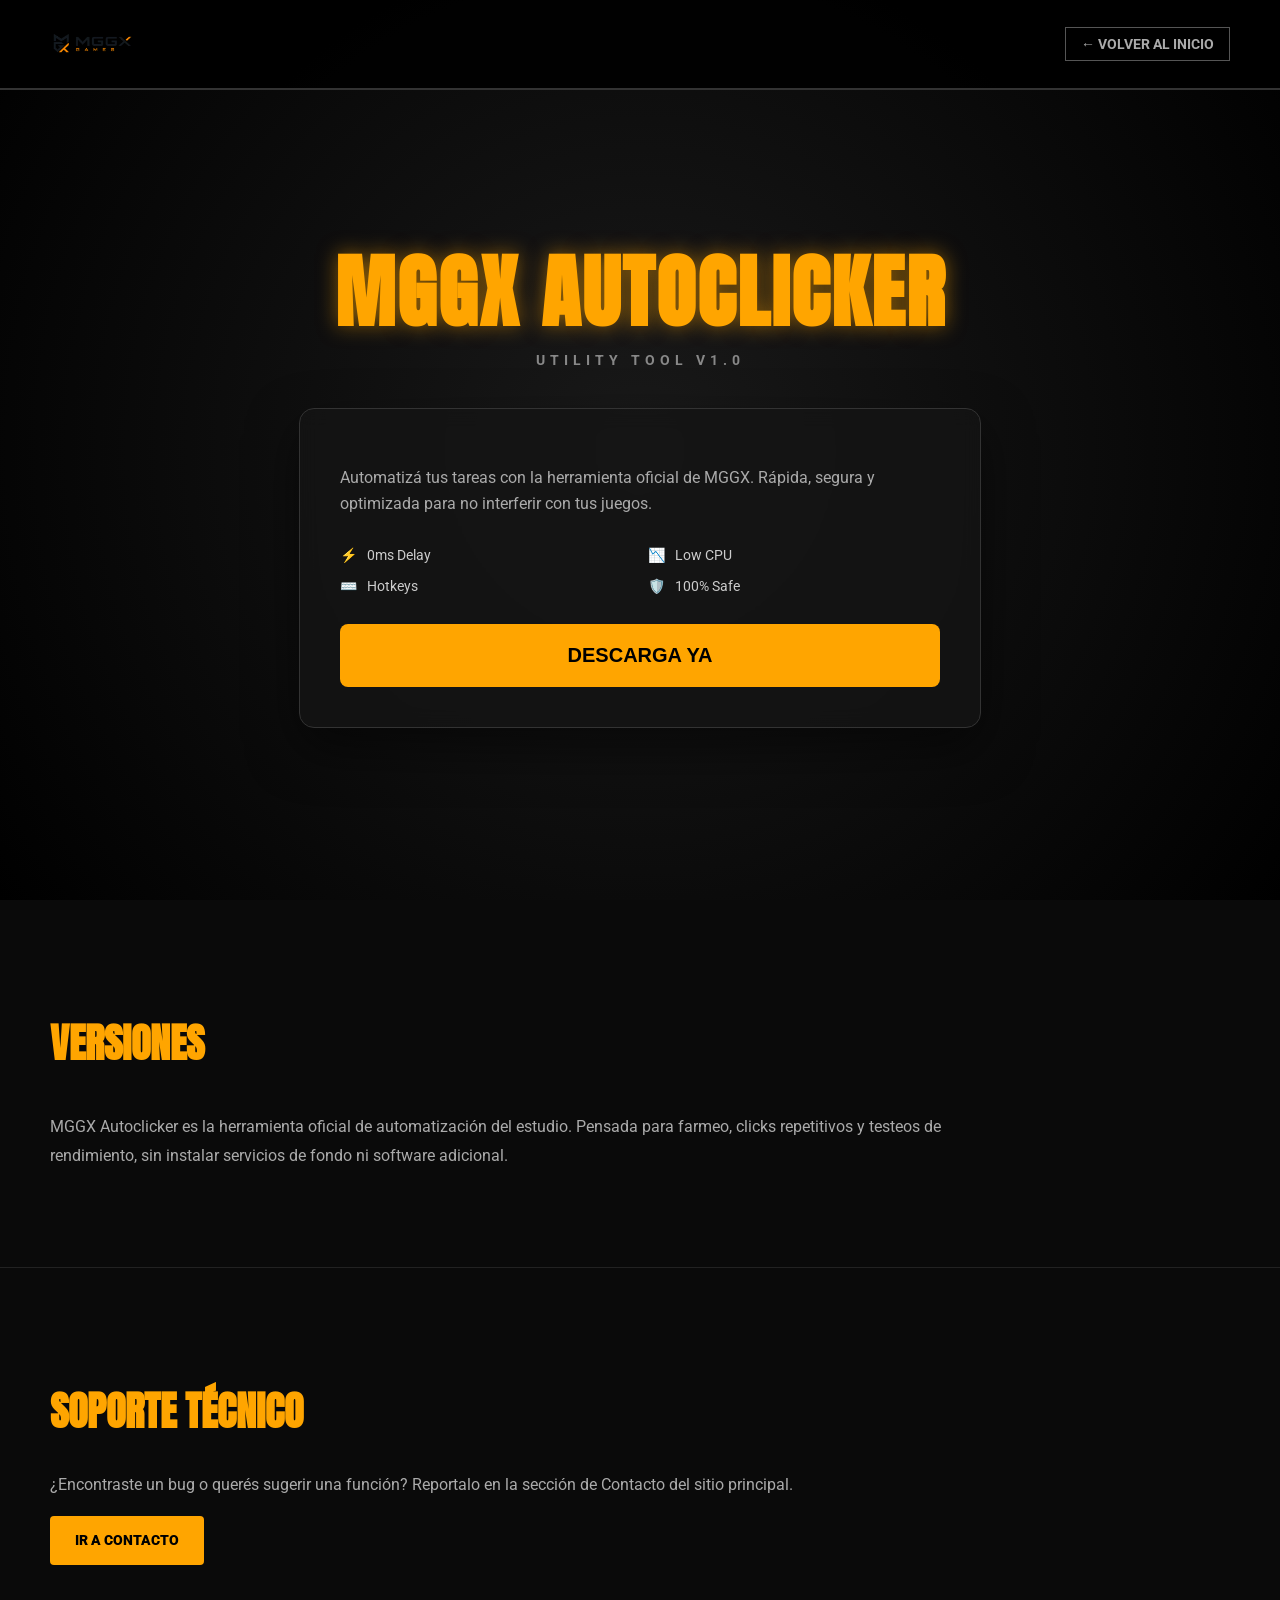
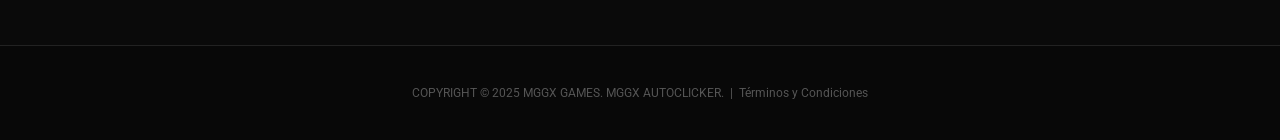
==== autoclicker/index.html @ a3caad34 "Fix version sort with "v" prefix, shrink navbar logo, adapt particles to mobile Reported directly: a" ====
<!DOCTYPE html>
<html lang="es">
<head>
    <meta charset="UTF-8">
    <meta name="viewport" content="width=device-width, initial-scale=1.0">
    <title>MGGX Autoclicker - Herramienta Oficial</title>
    <meta name="description" content="MGGX Autoclicker: herramienta de automatización ultra rápida para PC. 0ms delay, bajo consumo de CPU y hotkeys configurables. 100% gratis.">
    <link rel="canonical" href="https://mggx-games.xyz/autoclicker/">
    <meta property="og:type" content="website">
    <meta property="og:title" content="MGGX Autoclicker - Herramienta Oficial">
    <meta property="og:description" content="MGGX Autoclicker: herramienta de automatización ultra rápida para PC. 0ms delay, bajo consumo de CPU y hotkeys configurables. 100% gratis.">
    <meta property="og:url" content="https://mggx-games.xyz/autoclicker/">
    <meta property="og:image" content="https://mggx-games.xyz/autoclicker.jpg">
    <meta name="twitter:card" content="summary_large_image">
    <meta name="twitter:title" content="MGGX Autoclicker - Herramienta Oficial">
    <meta name="twitter:description" content="MGGX Autoclicker: herramienta de automatización ultra rápida para PC. 0ms delay, bajo consumo de CPU y hotkeys configurables. 100% gratis.">
    <meta name="twitter:image" content="https://mggx-games.xyz/autoclicker.jpg">
    <link rel="icon" type="image/png" href="../favicon.png">
    <link rel="preconnect" href="https://fonts.googleapis.com">
    <link rel="preconnect" href="https://fonts.gstatic.com" crossorigin>
    <link rel="stylesheet" href="https://fonts.googleapis.com/css2?family=Anton&family=Roboto:wght@300;400;700&display=swap">
    <script async src="https://pagead2.googlesyndication.com/pagead/js/adsbygoogle.js?client=ca-pub-1616443796697385" crossorigin="anonymous"></script>
    <style>
        body, html {
            margin: 0; padding: 0;
            font-family: 'Roboto', sans-serif;
            background-color: #050505;
            color: white;
            overflow-x: hidden;
            scroll-behavior: smooth;
        }

        /* NAVBAR */
        .navbar { display: flex; justify-content: space-between; align-items: center; padding: 20px 50px; background: rgba(0, 0, 0, 0.9); position: fixed; width: 100%; top: 0; z-index: 1000; border-bottom: 2px solid #333; box-sizing: border-box; }
        .logo { font-family: 'Anton', sans-serif; font-size: 28px; letter-spacing: 2px; text-transform: uppercase; cursor: pointer; text-decoration: none; color: white; }
        .logo span { color: #FFA500; }
        .back-btn { color: #aaa; text-decoration: none; font-weight: bold; text-transform: uppercase; font-size: 14px; border: 1px solid #555; padding: 8px 15px; transition: 0.3s; }
        .back-btn:hover { border-color: #FFA500; color: #FFA500; background: rgba(255, 165, 0, 0.1); }

        /* HERO */
        .hero {
            min-height: 100vh;
            display: flex;
            flex-direction: column;
            align-items: center;
            justify-content: center;
            background: radial-gradient(circle at center, #1a1a1a 0%, #000000 100%);
            padding: 120px 20px 60px;
            position: relative;
            box-sizing: border-box;
        }

        h1 {
            font-family: 'Anton', sans-serif;
            font-size: clamp(40px, 8vw, 80px);
            color: #FFA500;
            margin: 0;
            text-shadow: 0 0 20px rgba(255, 165, 0, 0.5);
            letter-spacing: 2px;
            position: relative;
            z-index: 1;
        }

        .tagline {
            color: #888;
            text-transform: uppercase;
            letter-spacing: 5px;
            font-weight: bold;
            margin-bottom: 40px;
            font-size: 14px;
            position: relative;
            z-index: 1;
        }

        .app-card {
            background: rgba(20, 20, 20, 0.8);
            border: 1px solid #333;
            padding: 40px;
            border-radius: 15px;
            max-width: 600px;
            width: 100%;
            box-shadow: 0 20px 50px rgba(0,0,0,0.5);
            backdrop-filter: blur(10px);
            position: relative;
            z-index: 1;
        }

        .features {
            text-align: left;
            margin: 30px 0;
            display: grid;
            grid-template-columns: 1fr 1fr;
            gap: 15px;
        }

        .features .feature-item {
            display: flex;
            align-items: center;
            font-size: 14px;
            color: #ccc;
            width: auto;
            background: none;
            padding: 0;
            border-left: none;
        }

        .features .feature-item span {
            color: #FFA500;
            margin-right: 10px;
        }

        .btn-download {
            display: block;
            padding: 20px;
            background: #FFA500;
            color: black;
            font-weight: 900;
            text-decoration: none;
            text-transform: uppercase;
            transition: 0.4s;
            border-radius: 8px;
            font-size: 20px;
            cursor: pointer;
            border: none;
            width: 100%;
        }

        .btn-download:hover {
            background: white;
            transform: translateY(-5px);
        }

        /* SECCIONES */
        section { padding: 80px 50px; border-bottom: 1px solid #222; background-color: #0a0a0a; }
        .sec-title { font-family: 'Anton'; font-size: 40px; color: #FFA500; margin-bottom: 30px; }
        .text-block { color: #aaa; line-height: 1.8; max-width: 900px; font-size: 16px; }

        /* VERSIONES / PATCH NOTES */
        .patch-box { background: #151515; border: 1px solid #333; border-left: 5px solid #FFA500; padding: 25px; margin-bottom: 25px; max-width: 850px; transition: box-shadow 0.3s; }
        .patch-box:hover { box-shadow: 0 0 15px rgba(255, 165, 0, 0.3); }
        .patch-header { display: flex; justify-content: space-between; align-items: center; margin-bottom: 15px; flex-wrap: wrap; gap: 10px; }
        .patch-title { color: white; font-weight: bold; font-size: 18px; text-transform: uppercase; }
        .patch-date { color: #666; font-size: 12px; }
        .patch-tag { font-size: 10px; padding: 3px 8px; border-radius: 3px; font-weight: bold; text-transform: uppercase; margin-left: 8px; }
        .patch-list { list-style: none; padding: 0; margin: 0; color: #ccc; font-size: 15px; }
        .patch-list li { margin-bottom: 8px; display: flex; align-items: flex-start; }
        .patch-list li::before { content: "➤"; color: #FFA500; margin-right: 10px; font-size: 12px; margin-top: 4px; flex-shrink: 0; }
        .patch-list li strong { margin-right: 4px; }

        /* MODALES */
        .modal { display: none; position: fixed; z-index: 2000; left: 0; top: 0; width: 100%; height: 100%; background-color: rgba(0,0,0,0.9); backdrop-filter: blur(8px); align-items: center; justify-content: center; }
        .modal-content { background-color: #111; border: 1px solid #333; padding: 40px; width: 450px; max-width: 90vw; text-align: center; box-shadow: 0 0 20px rgba(0,0,0,0.5); position: relative; }
        .close { position: absolute; top: 10px; right: 20px; color: #aaa; font-size: 28px; font-weight: bold; cursor: pointer; }
        .close:hover { color: white; }

        .warning-box { border: 3px solid #FFD700; box-shadow: 0 0 30px rgba(255, 215, 0, 0.3); }
        .warning-title { color: #FFD700; font-family: 'Anton'; font-size: 32px; margin-bottom: 10px; letter-spacing: 1px; }
        .warning-text { color: #ddd; font-size: 15px; line-height: 1.6; margin-bottom: 25px; text-align: left; background: #222; padding: 20px; border-radius: 5px; }
        .btn-warning { background-color: #FFD700; color: black; border: none; padding: 15px 30px; font-weight: bold; font-size: 16px; cursor: pointer; text-transform: uppercase; width: 100%; transition: 0.3s; }
        .btn-warning:hover { background-color: white; transform: scale(1.02); }

        .version-btn { display: block; width: 100%; padding: 15px; margin: 10px 0; background: #222; color: white; border: 1px solid #444; text-decoration: none; font-weight: bold; transition: 0.3s; box-sizing: border-box; text-align: left; }
        .version-btn:hover { background: #FFA500; color: black; border-color: #FFA500; }
        .version-tag { font-size: 10px; background: #444; padding: 2px 5px; border-radius: 3px; margin-left: 10px; text-transform: uppercase; }
        .version-note { font-size: 11px; color: #888; display: block; margin-top: 4px; font-weight: normal; }
        .version-history { margin-top: 12px; border-top: 1px solid #333; padding-top: 12px; }
        .version-history summary { color: #aaa; cursor: pointer; font-size: 12px; font-weight: bold; letter-spacing: 1px; list-style: none; padding: 12px; text-align: center; text-transform: uppercase; transition: 0.3s; }
        .version-history summary::-webkit-details-marker { display: none; }
        .version-history summary:hover { color: #FFA500; }
        .version-history summary::after { content: " +"; color: #FFA500; }
        .version-history[open] summary::after { content: " -"; }
        .version-history-list { max-height: 320px; overflow-y: auto; padding-right: 6px; }

        /* DONATION MODAL */
        .btn-donate { display: block; width: 100%; padding: 14px; background: #FFA500; color: black; border: none; font-weight: 900; font-size: 15px; cursor: pointer; text-transform: uppercase; border-radius: 6px; margin-bottom: 10px; transition: 0.3s; box-sizing: border-box; }
        .btn-donate:hover { background: white; transform: scale(1.02); }
        .btn-skip { display: block; width: 100%; padding: 12px; background: transparent; color: #888; border: 1px solid #444; font-weight: bold; font-size: 13px; cursor: pointer; text-transform: uppercase; border-radius: 6px; transition: 0.3s; box-sizing: border-box; }
        .btn-skip:hover { border-color: #888; color: #ccc; }

        footer { padding: 40px; text-align: center; color: #555; font-size: 12px; background: #080808; }
        footer a { color: #555; text-decoration: none; }
        footer a:hover { color: #FFA500; }

        @media (max-width: 768px) {
            .navbar { padding: 20px; }
            section { padding: 60px 20px; }
        }

        #hero-canvas { position: absolute; top: 0; left: 0; width: 100%; height: 100%; z-index: 0; pointer-events: none; }
    </style>
    <link rel="stylesheet" href="../css/site.css">
</head>
<body>

    <nav class="navbar">
        <a href="../" class="logo" style="display: flex; align-items: center;"><img src="../logo.webp" alt="MGGX Games" style="height: 48px; width: auto;"></a>
        <a href="../" class="back-btn">← VOLVER AL INICIO</a>
    </nav>

    <div class="hero">
        <canvas id="hero-canvas"></canvas>
        <h1>MGGX AUTOCLICKER</h1>
        <div class="tagline" id="hero-tagline">Utility Tool v1.0</div>

        <div class="app-card">
            <p style="color: #aaa; line-height: 1.6;">
                Automatizá tus tareas con la herramienta oficial de MGGX. Rápida, segura y optimizada para no interferir con tus juegos.
            </p>

            <div class="features">
                <div class="feature-item"><span>⚡</span> 0ms Delay</div>
                <div class="feature-item"><span>📉</span> Low CPU</div>
                <div class="feature-item"><span>⌨️</span> Hotkeys</div>
                <div class="feature-item"><span>🛡️</span> 100% Safe</div>
            </div>

            <button class="btn-download" data-page-act="abrirAdvertencia">DESCARGA YA</button>
        </div>
    </div>

    <!-- MODAL: ADVERTENCIA -->
    <div id="warningModal" class="modal" role="dialog" aria-modal="true" aria-label="Advertencia de instalación">
        <div class="modal-content warning-box">
            <span class="close" data-page-act="cerrarTodo" aria-label="Cerrar">&times;</span>
            <div class="warning-title">⚠️ ATENCIÓN ⚠️</div>
            <div class="warning-text">
                <p><strong>La aplicación es 100% SEGURA.</strong></p>
                <p>Al ser un ejecutable nuevo de un desarrollador Indie, Windows SmartScreen podría lanzar una alerta.</p>
                <p style="color: #FFD700;"><strong>Pasos para instalar:</strong><br>
                1. Click en <u>"Más información"</u>.<br>
                2. Click en <strong>"Ejecutar de todas formas"</strong>.</p>
            </div>
            <button class="btn-warning" data-page-act="pasarAVersiones">¡ENTENDIDO!</button>
        </div>
    </div>

    <!-- MODAL: ELEGIR VERSIÓN -->
    <div id="downloadModal" class="modal" role="dialog" aria-modal="true" aria-label="Elegir versión">
        <div class="modal-content">
            <span class="close" data-page-act="cerrarTodo" aria-label="Cerrar">&times;</span>
            <h2 style="margin-top:0; font-family:'Anton'; color: white; letter-spacing: 1px;">ELEGÍ TU VERSIÓN</h2>
            <p style="color:#777; font-size:13px; margin-bottom:20px; text-transform:uppercase; letter-spacing:1px;">DESDE GITHUB</p>

            <div id="download-list"></div>
        </div>
    </div>

    <!-- MODAL: DONACIÓN -->
    <div id="donationModal" class="modal" role="dialog" aria-modal="true" aria-label="Apoyar el proyecto">
        <div class="modal-content" style="border: 2px solid #FFA500; max-width: 420px;">
            <span class="close" data-page-act="cerrarTodo" aria-label="Cerrar">&times;</span>
            <div style="font-size: 44px; margin-bottom: 12px;">☕</div>
            <div style="font-family: 'Anton', sans-serif; font-size: 24px; color: #FFA500; margin-bottom: 10px; letter-spacing: 1px; line-height: 1.2;">¿QUERÉS APOYAR<br>EL PROYECTO?</div>
            <p style="color: #aaa; font-size: 14px; line-height: 1.6; margin-bottom: 22px;">
                Todo es 100% gratis y siempre lo será.<br>
                Si te gusta el proyecto y querés que sigamos creciendo, podés invitarnos un café. ¡Cada uno ayuda!
            </p>
            <button data-page-act="donarYDescargar" class="btn-donate">☕ INVITAR UN CAFÉ</button>
            <button data-page-act="descargarSinDonar" class="btn-skip">NO, GRACIAS — DESCARGAR IGUAL</button>
            <p style="color: #444; font-size: 11px; margin-top: 14px;">Tu descarga no depende de una donación.</p>
        </div>
    </div>

    <!-- SECCIÓN: VERSIONES / NOVEDADES -->
    <section id="info">
        <h2 class="sec-title">VERSIONES</h2>

        <div id="patch-history"></div>

        <div class="text-block" style="margin-top: 40px;">
            <p>MGGX Autoclicker es la herramienta oficial de automatización del estudio. Pensada para farmeo, clicks repetitivos y testeos de rendimiento, sin instalar servicios de fondo ni software adicional.</p>
        </div>
    </section>

    <section id="soporte">
        <h2 class="sec-title">SOPORTE TÉCNICO</h2>
        <div class="text-block">
            <p>¿Encontraste un bug o querés sugerir una función? Reportalo en la sección de Contacto del sitio principal.</p>
            <a href="../#contacto" class="btn-download" style="font-size:14px; padding:12px 25px; border-radius:4px; display:inline-block; width:auto;">IR A CONTACTO</a>
        </div>
    </section>

    <footer>
        COPYRIGHT © 2025 MGGX GAMES. MGGX AUTOCLICKER.
        &nbsp;|&nbsp; <a href="../terminos/" class="terms-link">Términos y Condiciones</a>
    </footer>

    <!-- Lógica de página en archivo externo: la CSP de producción
         (script-src 'self', sin 'unsafe-inline') bloquea los <script>
         inline — era la razón por la que ni las partículas 3D ni los
         botones de descarga funcionaban en el sitio publicado. -->
    <script src="js/page.js"></script>

    <script type="module" src="js/hero-init.js"></script>
    <script type="module" src="../js/motion.js"></script>
    <script type="module" src="js/versions-init.js"></script>

</body>
</html>
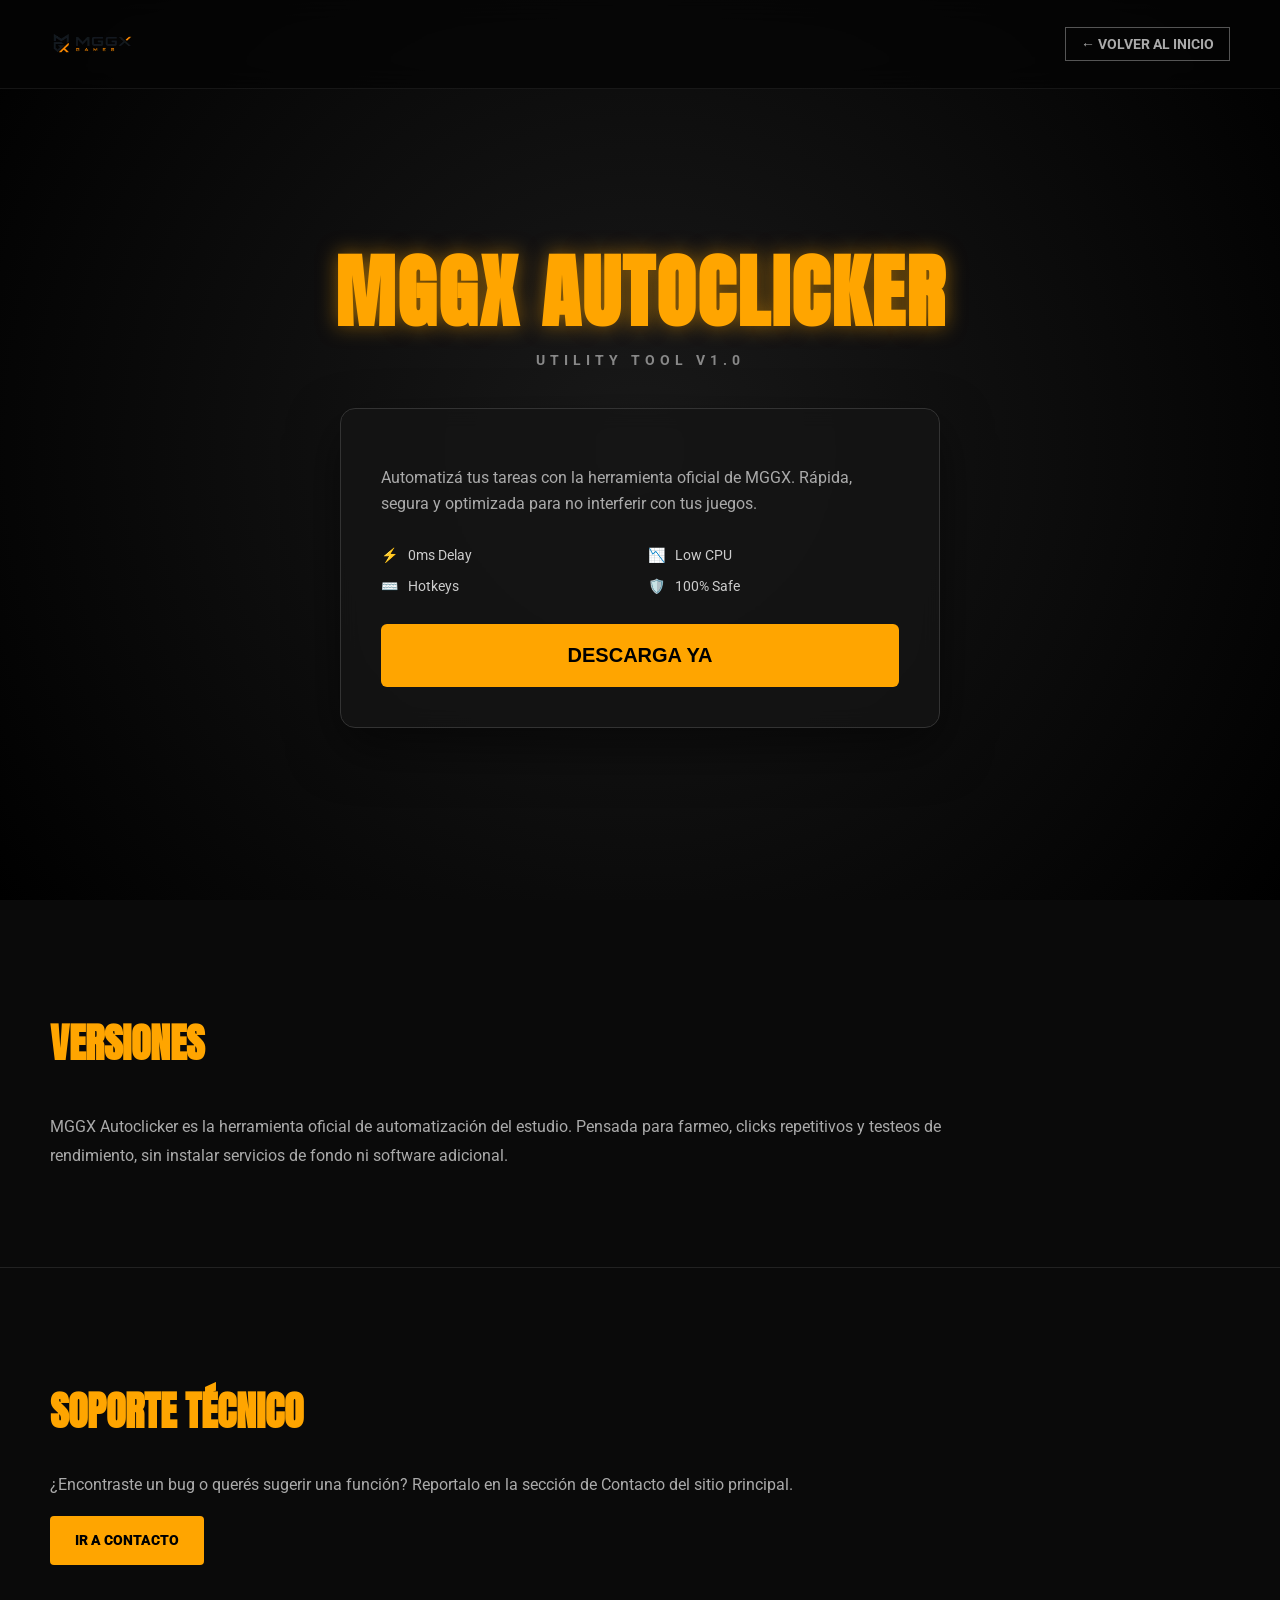
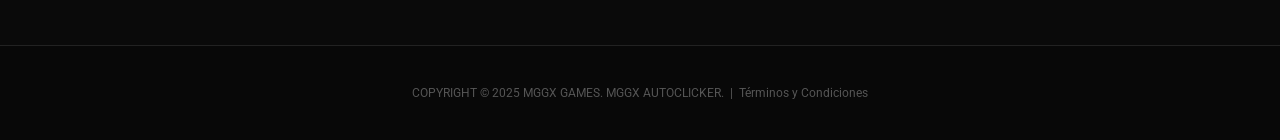
==== commit 4aad20bf: "Separa las descargas gratuitas del apoyo en Ko-fi" ====
--- a/autoclicker/index.html
+++ b/autoclicker/index.html
@@ -172,10 +172,10 @@
         .version-history-list { max-height: 320px; overflow-y: auto; padding-right: 6px; }
 
         /* DONATION MODAL */
-        .btn-donate { display: block; width: 100%; padding: 14px; background: #FFA500; color: black; border: none; font-weight: 900; font-size: 15px; cursor: pointer; text-transform: uppercase; border-radius: 6px; margin-bottom: 10px; transition: 0.3s; box-sizing: border-box; }
-        .btn-donate:hover { background: white; transform: scale(1.02); }
-        .btn-skip { display: block; width: 100%; padding: 12px; background: transparent; color: #888; border: 1px solid #444; font-weight: bold; font-size: 13px; cursor: pointer; text-transform: uppercase; border-radius: 6px; transition: 0.3s; box-sizing: border-box; }
-        .btn-skip:hover { border-color: #888; color: #ccc; }
+        .btn-free-download { display: block; width: 100%; padding: 14px; background: #FFA500; color: black; border: none; font-weight: 900; font-size: 15px; cursor: pointer; text-transform: uppercase; border-radius: 6px; margin-bottom: 10px; transition: 0.3s; box-sizing: border-box; }
+        .btn-free-download:hover { background: white; transform: scale(1.02); }
+        .btn-support { display: block; width: 100%; padding: 12px; background: transparent; color: #b5b5b5; border: 1px solid #444; font-weight: bold; font-size: 13px; cursor: pointer; text-transform: uppercase; border-radius: 6px; transition: 0.3s; box-sizing: border-box; }
+        .btn-support:hover { border-color: #888; color: #ccc; }
 
         footer { padding: 40px; text-align: center; color: #555; font-size: 12px; background: #080808; }
         footer a { color: #555; text-decoration: none; }
@@ -255,9 +255,9 @@
                 Todo es 100% gratis y siempre lo será.<br>
                 Si te gusta el proyecto y querés que sigamos creciendo, podés invitarnos un café. ¡Cada uno ayuda!
             </p>
-            <button data-page-act="donarYDescargar" class="btn-donate">☕ INVITAR UN CAFÉ</button>
-            <button data-page-act="descargarSinDonar" class="btn-skip">NO, GRACIAS — DESCARGAR IGUAL</button>
-            <p style="color: #444; font-size: 11px; margin-top: 14px;">Tu descarga no depende de una donación.</p>
+            <button type="button" data-page-act="descargarSinDonar" class="btn-free-download">DESCARGAR GRATIS</button>
+            <a href="https://ko-fi.com/mggxgames" target="_blank" rel="noopener noreferrer" class="btn-support">APOYAR EN KO-FI <span aria-hidden="true">↗</span></a>
+            <p style="color: #aaa; font-size: 12px; margin-top: 14px;">El apoyo en Ko-fi es opcional.</p>
         </div>
     </div>
 
@@ -289,7 +289,7 @@
          (script-src 'self', sin 'unsafe-inline') bloquea los <script>
          inline — era la razón por la que ni las partículas 3D ni los
          botones de descarga funcionaban en el sitio publicado. -->
-    <script src="js/page.js"></script>
+    <script src="../js/page-common.js"></script>
 
     <script type="module" src="js/hero-init.js"></script>
     <script type="module" src="../js/motion.js"></script>
--- a/css/site.css
+++ b/css/site.css
@@ -0,0 +1,532 @@
+/* ============================================================
+   MGGX GAMES — Capa visual premium compartida
+   Se carga después de los estilos de cada página y eleva la
+   calidad visual: tokens, motion, microinteracciones, admin.
+   Todas las animaciones usan transform/opacity (GPU) y
+   respetan prefers-reduced-motion.
+   ============================================================ */
+
+/* Reset universal de box-sizing: sin esto, cualquier elemento con
+   width:100% + padding (ej. .app-card en autoclicker) suma el
+   padding POR FUERA del 100%, desborda el viewport horizontalmente
+   y genera scroll lateral en mobile. Especificidad (0,0,0): no
+   pisa nada, solo establece un default sano donde falte uno
+   explícito. */
+*, *::before, *::after { box-sizing: border-box; }
+
+html, body { max-width: 100%; overflow-x: hidden; }
+
+:root {
+    --accent: #FFA500;
+    --accent-rgb: 255, 165, 0;
+    --android: #3ddc84;
+    --android-rgb: 61, 220, 132;
+    --danger: #e74c3c;
+    --bg-0: #050505;
+    --bg-1: #0a0a0a;
+    --bg-2: #111111;
+    --bg-3: #151515;
+    --line: #2a2a2a;
+    --text-1: #ffffff;
+    --text-2: #aaaaaa;
+    --text-3: #666666;
+    --radius-s: 6px;
+    --radius-m: 12px;
+    --radius-l: 20px;
+    --ease-out: cubic-bezier(0.22, 1, 0.36, 1);
+    --ease-spring: cubic-bezier(0.34, 1.56, 0.64, 1);
+    --dur-1: 180ms;
+    --dur-2: 320ms;
+    --dur-3: 550ms;
+    --shadow-1: 0 4px 16px rgba(0, 0, 0, 0.45);
+    --shadow-2: 0 16px 48px rgba(0, 0, 0, 0.6);
+    --glow-accent: 0 0 32px rgba(var(--accent-rgb), 0.25);
+}
+
+::selection { background: rgba(var(--accent-rgb), 0.85); color: #000; }
+
+/* Scrollbar sobria */
+* { scrollbar-width: thin; scrollbar-color: #333 transparent; }
+*::-webkit-scrollbar { width: 10px; height: 10px; }
+*::-webkit-scrollbar-thumb { background: #2c2c2c; border-radius: 8px; border: 2px solid #0a0a0a; }
+*::-webkit-scrollbar-thumb:hover { background: #444; }
+
+/* Accesibilidad: focus visible consistente */
+:focus-visible {
+    outline: 2px solid var(--accent);
+    outline-offset: 3px;
+    border-radius: 4px;
+}
+
+html { scroll-padding-top: 100px; }
+
+/* ------------------------------------------------------------
+   NAVBAR — glass sutil
+   ------------------------------------------------------------ */
+.navbar {
+    background: rgba(5, 5, 5, 0.72) !important;
+    backdrop-filter: blur(14px) saturate(1.3);
+    -webkit-backdrop-filter: blur(14px) saturate(1.3);
+    border-bottom: 1px solid rgba(255, 255, 255, 0.07) !important;
+    transition: background var(--dur-2) var(--ease-out);
+}
+.menu a, .back-btn, .logo { transition: color var(--dur-1) var(--ease-out), border-color var(--dur-1) var(--ease-out), background var(--dur-1) var(--ease-out), transform var(--dur-1) var(--ease-out); }
+.menu a:hover, .back-btn:hover { transform: translateY(-1px); }
+.menu a { position: relative; }
+.menu a::after {
+    content: ""; position: absolute; left: 0; right: 100%; bottom: -6px; height: 2px;
+    background: var(--accent); transition: right var(--dur-2) var(--ease-out);
+}
+.menu a:hover::after { right: 0; }
+
+/* ------------------------------------------------------------
+   REVEAL ON SCROLL — controlado por js/motion.js
+   ------------------------------------------------------------ */
+[data-reveal] {
+    opacity: 0;
+    transform: translateY(26px);
+    transition:
+        opacity var(--dur-3) var(--ease-out),
+        transform var(--dur-3) var(--ease-out);
+    transition-delay: var(--reveal-delay, 0ms);
+    will-change: opacity, transform;
+}
+[data-reveal].is-visible {
+    opacity: 1;
+    transform: none;
+    will-change: auto;
+}
+
+/* ------------------------------------------------------------
+   CARDS / BOTONES / MICROINTERACCIONES
+   ------------------------------------------------------------ */
+.game-card {
+    border-radius: var(--radius-m);
+    overflow: hidden;
+    transition: transform var(--dur-2) var(--ease-spring), border-color var(--dur-2) var(--ease-out), box-shadow var(--dur-2) var(--ease-out) !important;
+}
+/* :not(.tilt-active) — js/motion.js engancha el tilt 3D con Pointer
+   Events (mouse, touch y stylus por igual) salvo con
+   prefers-reduced-motion, y en ese caso agrega esta clase y toma
+   control total del transform vía JS; esta regla queda como
+   fallback CSS puro solo para reduced-motion, donde initTilt()
+   nunca se activa. Sin !important a propósito: si llevara
+   !important, ganaría siempre y el tilt por JS (transform inline
+   sin !important) jamás se vería. */
+.game-card:hover:not(.tilt-active) {
+    transform: translateY(-10px) scale(1.015);
+    box-shadow: var(--shadow-2), var(--glow-accent);
+}
+.game-card.tilt-active:hover {
+    box-shadow: var(--shadow-2), var(--glow-accent);
+}
+.card-img { transition: filter var(--dur-2) var(--ease-out), transform var(--dur-3) var(--ease-out) !important; }
+.game-card:hover .card-img { transform: scale(1.05); }
+
+.btn, .btn-card, .btn-download, .btn-android, .btn-warning, .btn-warning-android,
+.btn-free-download, .btn-support, .btn-confirm, .contact-btn, .version-btn {
+    border-radius: var(--radius-s);
+    transition:
+        transform var(--dur-1) var(--ease-out),
+        background var(--dur-1) var(--ease-out),
+        color var(--dur-1) var(--ease-out),
+        border-color var(--dur-1) var(--ease-out),
+        box-shadow var(--dur-2) var(--ease-out) !important;
+}
+.btn:active, .btn-card:active, .btn-download:active, .btn-android:active,
+.btn-warning:active, .btn-free-download:active, .btn-confirm:active, .contact-btn:active,
+.version-btn:active {
+    transform: scale(0.97);
+    transition-duration: 80ms;
+}
+.version-btn { border-radius: var(--radius-s); }
+.version-btn:hover { transform: translateX(4px); }
+
+.btn-support { text-decoration: none; }
+
+.feature-item {
+    border-radius: 0 var(--radius-s) var(--radius-s) 0;
+    transition: transform var(--dur-2) var(--ease-spring), box-shadow var(--dur-2) var(--ease-out), border-color var(--dur-2) var(--ease-out) !important;
+}
+.patch-box {
+    border-radius: 0 var(--radius-m) var(--radius-m) 0;
+    transition: transform var(--dur-2) var(--ease-out), box-shadow var(--dur-2) var(--ease-out) !important;
+}
+.patch-box:hover { transform: translateX(4px); }
+
+.gallery-img { border-radius: var(--radius-s); }
+
+img { content-visibility: auto; }
+
+/* ------------------------------------------------------------
+   MODALES — entrada/salida suave con @starting-style.
+   Las páginas alternan display:none/flex; esto lo anima.
+   ------------------------------------------------------------ */
+.modal, .modal-donation {
+    transition:
+        opacity var(--dur-2) var(--ease-out),
+        display var(--dur-2) allow-discrete,
+        overlay var(--dur-2) allow-discrete;
+    opacity: 1;
+}
+.modal .modal-content, .modal-donation .modal-content {
+    border-radius: var(--radius-l);
+    transition: transform var(--dur-2) var(--ease-spring);
+    transform: translateY(0) scale(1);
+}
+@starting-style {
+    .modal[style*="flex"], .modal-donation[style*="flex"] { opacity: 0; }
+    .modal[style*="flex"] .modal-content,
+    .modal-donation[style*="flex"] .modal-content { transform: translateY(24px) scale(0.96); }
+}
+
+.dl-platform-label { color: #777; font-size: 11px; text-transform: uppercase; letter-spacing: 2px; margin: 0 0 12px; }
+.empty-state { color: var(--text-3); font-size: 14px; padding: 20px; text-align: center; border: 1px dashed #333; border-radius: var(--radius-s); }
+
+/* ------------------------------------------------------------
+   ADMIN — burbuja flotante
+   ------------------------------------------------------------ */
+.admin-fab {
+    position: fixed;
+    left: 18px;
+    bottom: 18px;
+    z-index: 3000;
+    height: 40px;
+    min-width: 40px;
+    padding: 0;
+    display: flex;
+    align-items: center;
+    justify-content: center;
+    gap: 0;
+    background: rgba(17, 17, 17, 0.85);
+    color: #888;
+    border: 1px solid #2e2e2e;
+    border-radius: 999px;
+    font: 700 14px 'Roboto', sans-serif;
+    letter-spacing: 1px;
+    cursor: pointer;
+    backdrop-filter: blur(10px);
+    -webkit-backdrop-filter: blur(10px);
+    overflow: hidden;
+    transition:
+        min-width var(--dur-2) var(--ease-spring),
+        color var(--dur-1) var(--ease-out),
+        border-color var(--dur-1) var(--ease-out),
+        box-shadow var(--dur-2) var(--ease-out),
+        transform var(--dur-1) var(--ease-out);
+}
+.admin-fab .fab-a { font-family: 'Anton', sans-serif; font-size: 16px; }
+.admin-fab .fab-label {
+    max-width: 0;
+    opacity: 0;
+    white-space: nowrap;
+    text-transform: uppercase;
+    font-size: 11px;
+    transition: max-width var(--dur-2) var(--ease-out), opacity var(--dur-2) var(--ease-out), margin var(--dur-2) var(--ease-out);
+}
+.admin-fab:hover, .admin-fab:focus-visible {
+    min-width: 96px;
+    color: var(--accent);
+    border-color: rgba(var(--accent-rgb), 0.6);
+    box-shadow: var(--glow-accent);
+}
+.admin-fab:hover .fab-label, .admin-fab:focus-visible .fab-label {
+    max-width: 70px;
+    opacity: 1;
+    margin-left: 7px;
+}
+.admin-fab:active { transform: scale(0.92); }
+
+/* ------------------------------------------------------------
+   ADMIN — panel
+   ------------------------------------------------------------ */
+.admin-overlay {
+    position: fixed; inset: 0; z-index: 3100;
+    display: none;
+    /* align-items:flex-start (no "center") + overflow-y:auto aquí, con
+       margin:auto en .admin-panel, es el patrón de centrado "seguro":
+       si el contenido no entra, se puede scrollear hasta el principio.
+       align-items:center por sí solo recorta el sobrante de arriba y
+       lo vuelve inalcanzable (bug clásico de flexbox + overflow). */
+    align-items: flex-start; justify-content: center;
+    background: rgba(0, 0, 0, 0.82);
+    backdrop-filter: blur(10px);
+    -webkit-backdrop-filter: blur(10px);
+    padding: 20px;
+    overflow-y: auto;
+    -webkit-overflow-scrolling: touch;
+    transition: opacity var(--dur-2) var(--ease-out), display var(--dur-2) allow-discrete;
+    opacity: 1;
+}
+.admin-overlay.open { display: flex; }
+@starting-style { .admin-overlay.open { opacity: 0; } }
+
+.admin-panel {
+    width: 560px; max-width: 96vw;
+    /* Centrado vertical cuando entra; si no entra, se desborda de forma
+       scrolleable en vez de recortarse (ver comentario en .admin-overlay). */
+    margin: auto 0;
+    background: linear-gradient(180deg, #121212, #0b0b0b);
+    border: 1px solid #2a2a2a;
+    border-radius: var(--radius-l);
+    padding: 34px 34px 28px;
+    box-shadow: var(--shadow-2);
+    transition: transform var(--dur-2) var(--ease-spring);
+    transform: translateY(0) scale(1);
+}
+@starting-style { .admin-overlay.open .admin-panel { transform: translateY(26px) scale(0.97); } }
+
+.admin-title {
+    font-family: 'Anton', sans-serif;
+    font-size: 26px; color: white;
+    letter-spacing: 1.5px; margin: 0 0 4px;
+    text-transform: uppercase;
+}
+.admin-title span { color: var(--accent); }
+.admin-sub { color: var(--text-3); font-size: 12px; text-transform: uppercase; letter-spacing: 2px; margin: 0 0 24px; }
+
+/* Pasos: animación de entrada escalonada */
+.admin-step { animation: admin-step-in var(--dur-2) var(--ease-out) both; }
+@keyframes admin-step-in {
+    from { opacity: 0; transform: translateX(14px); }
+    to { opacity: 1; transform: none; }
+}
+.admin-step > * { animation: admin-item-in var(--dur-3) var(--ease-out) backwards; }
+.admin-step > *:nth-child(2) { animation-delay: 40ms; }
+.admin-step > *:nth-child(3) { animation-delay: 80ms; }
+.admin-step > *:nth-child(4) { animation-delay: 120ms; }
+.admin-step > *:nth-child(5) { animation-delay: 160ms; }
+@keyframes admin-item-in {
+    from { opacity: 0; transform: translateY(10px); }
+    to { opacity: 1; transform: none; }
+}
+
+.admin-option {
+    display: flex; align-items: center; justify-content: space-between;
+    width: 100%; box-sizing: border-box;
+    padding: 15px 18px; margin: 8px 0;
+    background: #1a1a1a; color: white;
+    border: 1px solid #333; border-radius: var(--radius-s);
+    font: 700 14px 'Roboto', sans-serif;
+    text-transform: uppercase; letter-spacing: 0.5px;
+    cursor: pointer; text-align: left;
+    transition: transform var(--dur-1) var(--ease-out), border-color var(--dur-1) var(--ease-out), background var(--dur-1) var(--ease-out), box-shadow var(--dur-2) var(--ease-out);
+}
+.admin-option small { display: block; color: var(--text-3); font-weight: 400; text-transform: none; letter-spacing: 0; margin-top: 3px; }
+.admin-option:hover {
+    border-color: rgba(var(--accent-rgb), 0.7);
+    background: #201a10;
+    transform: translateX(4px);
+    box-shadow: var(--glow-accent);
+}
+.admin-option .arrow { color: var(--accent); transition: transform var(--dur-1) var(--ease-out); }
+.admin-option:hover .arrow { transform: translateX(4px); }
+.admin-option.android:hover { border-color: rgba(var(--android-rgb), 0.7); background: #10201a; box-shadow: 0 0 32px rgba(var(--android-rgb), 0.2); }
+.admin-option.android .arrow { color: var(--android); }
+
+/* Formulario */
+.admin-field { margin-bottom: 16px; }
+/* :not(.admin-toggle) evita que esta regla genérica (para labels de
+   texto tipo "Versión", "Título") le gane por especificidad a
+   .admin-toggle { display:flex } cuando el toggle vive dentro de un
+   .admin-field — si eso pasa, el toggle colapsa a bloque y el track
+   (un <span>, inline) ignora su width/height, quedando el círculo
+   superpuesto sobre el texto. */
+.admin-field label:not(.admin-toggle) {
+    display: block; color: #999; font-size: 11px;
+    text-transform: uppercase; letter-spacing: 1.5px; margin-bottom: 7px;
+}
+.admin-field input[type="text"], .admin-field input[type="url"],
+.admin-field input[type="password"], .admin-field textarea {
+    width: 100%; box-sizing: border-box;
+    background: #161616; color: white;
+    border: 1px solid #333; border-radius: var(--radius-s);
+    padding: 13px 14px;
+    font: 400 14px 'Roboto', sans-serif;
+    transition: border-color var(--dur-1) var(--ease-out), box-shadow var(--dur-2) var(--ease-out), background var(--dur-1) var(--ease-out);
+}
+.admin-field input:focus, .admin-field textarea:focus {
+    outline: none;
+    border-color: rgba(var(--accent-rgb), 0.8);
+    box-shadow: 0 0 0 3px rgba(var(--accent-rgb), 0.15);
+    background: #191919;
+}
+.admin-field textarea { resize: vertical; min-height: 80px; line-height: 1.5; }
+.admin-field .hint { color: #555; font-size: 11px; margin-top: 5px; line-height: 1.4; }
+
+/* Toggle Activo */
+/* position:relative es necesario: sin un ancestro posicionado, el
+   input absolute (abajo) se ancla al .admin-panel entero (que tiene
+   transform, y por lo tanto es containing block) en vez de a este
+   label, y termina superpuesto con el texto. */
+.admin-toggle { position: relative; display: flex; align-items: center; gap: 12px; cursor: pointer; user-select: none; }
+.admin-toggle input { position: absolute; top: 0; left: 0; opacity: 0; pointer-events: none; }
+.admin-toggle .track {
+    width: 46px; height: 26px; border-radius: 999px;
+    background: #2a2a2a; border: 1px solid #3a3a3a;
+    position: relative; flex-shrink: 0;
+    transition: background var(--dur-2) var(--ease-out), border-color var(--dur-2) var(--ease-out);
+}
+.admin-toggle .track::after {
+    content: ""; position: absolute; top: 2px; left: 2px;
+    width: 20px; height: 20px; border-radius: 50%;
+    background: #777;
+    transition: transform var(--dur-2) var(--ease-spring), background var(--dur-2) var(--ease-out);
+}
+.admin-toggle input:checked + .track { background: rgba(var(--accent-rgb), 0.25); border-color: var(--accent); }
+.admin-toggle input:checked + .track::after { transform: translateX(20px); background: var(--accent); }
+.admin-toggle input:focus-visible + .track { outline: 2px solid var(--accent); outline-offset: 2px; }
+.admin-toggle .toggle-text { font-size: 13px; color: #ccc; font-weight: 700; text-transform: uppercase; letter-spacing: 1px; }
+
+/* Botonera */
+.admin-actions { display: flex; gap: 10px; margin-top: 22px; flex-wrap: wrap; }
+.admin-btn {
+    flex: 1; min-width: 130px;
+    padding: 14px 18px;
+    border: none; border-radius: var(--radius-s);
+    font: 900 13px 'Roboto', sans-serif;
+    text-transform: uppercase; letter-spacing: 1px;
+    cursor: pointer;
+    transition: transform var(--dur-1) var(--ease-out), background var(--dur-1) var(--ease-out), color var(--dur-1) var(--ease-out), box-shadow var(--dur-2) var(--ease-out), border-color var(--dur-1) var(--ease-out);
+}
+.admin-btn:active { transform: scale(0.97); }
+.admin-btn.primary { background: var(--accent); color: black; }
+.admin-btn.primary:hover { background: white; box-shadow: var(--glow-accent); }
+.admin-btn.ghost { background: transparent; color: #999; border: 1px solid #3a3a3a; }
+.admin-btn.ghost:hover { color: white; border-color: #666; }
+.admin-btn.danger { background: transparent; color: var(--danger); border: 1px solid rgba(231, 76, 60, 0.5); }
+.admin-btn.danger:hover { background: var(--danger); color: white; }
+.admin-btn.ai {
+    background: linear-gradient(100deg, #76b900, #4f8f00);
+    color: black;
+}
+.admin-btn.ai:hover { filter: brightness(1.2); box-shadow: 0 0 28px rgba(118, 185, 0, 0.35); }
+.admin-btn[disabled] { opacity: 0.5; cursor: wait; }
+
+/* Lista de versiones existentes */
+.admin-version-row {
+    display: flex; align-items: center; gap: 10px;
+    padding: 12px 14px; margin: 7px 0;
+    background: #161616; border: 1px solid #2c2c2c; border-radius: var(--radius-s);
+    transition: border-color var(--dur-1) var(--ease-out), transform var(--dur-1) var(--ease-out);
+}
+.admin-version-row:hover { border-color: #444; transform: translateX(3px); }
+.admin-version-row .v-info { flex: 1; min-width: 0; }
+.admin-version-row .v-num { color: white; font-weight: 700; font-size: 14px; }
+.admin-version-row .v-num .v-badge {
+    font-size: 9px; padding: 2px 6px; border-radius: 3px;
+    margin-left: 6px; text-transform: uppercase; font-weight: 700; vertical-align: middle;
+}
+.admin-version-row .v-note { color: #777; font-size: 11px; margin-top: 2px; overflow: hidden; text-overflow: ellipsis; white-space: nowrap; }
+.admin-version-row .v-actions { display: flex; gap: 6px; flex-shrink: 0; }
+.admin-icon-btn {
+    width: 32px; height: 32px;
+    display: flex; align-items: center; justify-content: center;
+    background: #222; border: 1px solid #383838; border-radius: 7px;
+    color: #bbb; font-size: 13px; cursor: pointer;
+    transition: transform var(--dur-1) var(--ease-out), border-color var(--dur-1) var(--ease-out), background var(--dur-1) var(--ease-out), color var(--dur-1) var(--ease-out);
+}
+.admin-icon-btn:hover { transform: translateY(-2px); border-color: var(--accent); color: var(--accent); }
+.admin-icon-btn.delete:hover { border-color: var(--danger); color: var(--danger); background: rgba(231, 76, 60, 0.08); }
+
+.admin-list-scroll { max-height: 300px; overflow-y: auto; padding-right: 4px; }
+
+/* Zona IA */
+.admin-ai-box {
+    border: 1px solid rgba(118, 185, 0, 0.35);
+    background: rgba(118, 185, 0, 0.05);
+    border-radius: var(--radius-m);
+    padding: 16px;
+    margin-bottom: 18px;
+}
+.admin-ai-box .ai-title {
+    color: #9fd600; font-size: 12px; font-weight: 900;
+    text-transform: uppercase; letter-spacing: 1.5px; margin-bottom: 8px;
+    display: flex; align-items: center; gap: 8px;
+}
+.admin-error { color: var(--danger); font-size: 12.5px; margin-top: 10px; line-height: 1.4; display: none; }
+.admin-error.show { display: block; animation: admin-shake 350ms var(--ease-out); }
+@keyframes admin-shake {
+    0%, 100% { transform: translateX(0); }
+    25% { transform: translateX(-6px); }
+    50% { transform: translateX(5px); }
+    75% { transform: translateX(-3px); }
+}
+
+/* Spinner IA */
+.admin-spinner {
+    width: 15px; height: 15px; border-radius: 50%;
+    border: 2px solid rgba(0, 0, 0, 0.35); border-top-color: black;
+    display: inline-block; vertical-align: -3px; margin-right: 7px;
+    animation: admin-spin 700ms linear infinite;
+}
+@keyframes admin-spin { to { transform: rotate(360deg); } }
+
+/* Pantalla de éxito */
+.admin-success { text-align: center; padding: 18px 0 6px; }
+.admin-success .check {
+    width: 68px; height: 68px; margin: 0 auto 18px;
+    border-radius: 50%;
+    background: rgba(var(--accent-rgb), 0.12);
+    border: 2px solid var(--accent);
+    display: flex; align-items: center; justify-content: center;
+    font-size: 30px; color: var(--accent);
+    animation: admin-pop var(--dur-3) var(--ease-spring) both;
+}
+@keyframes admin-pop {
+    from { transform: scale(0.4); opacity: 0; }
+    to { transform: scale(1); opacity: 1; }
+}
+.admin-success h3 { color: white; font-family: 'Anton', sans-serif; letter-spacing: 1px; font-size: 22px; margin: 0 0 8px; text-transform: uppercase; }
+.admin-success p { color: var(--text-2); font-size: 14px; line-height: 1.6; margin: 0 0 8px; }
+
+/* Toast global */
+.mggx-toast {
+    position: fixed; left: 50%; bottom: 26px; z-index: 4000;
+    transform: translate(-50%, 20px);
+    background: #161616; color: white;
+    border: 1px solid rgba(var(--accent-rgb), 0.5);
+    border-radius: 999px;
+    padding: 12px 24px;
+    font: 700 13px 'Roboto', sans-serif;
+    letter-spacing: 0.5px;
+    box-shadow: var(--shadow-2), var(--glow-accent);
+    opacity: 0;
+    pointer-events: none;
+    transition: opacity var(--dur-2) var(--ease-out), transform var(--dur-2) var(--ease-spring);
+}
+.mggx-toast.show { opacity: 1; transform: translate(-50%, 0); }
+
+/* ------------------------------------------------------------
+   RESPONSIVE FINO
+   ------------------------------------------------------------ */
+@media (max-width: 600px) {
+    .admin-panel { padding: 24px 18px 20px; border-radius: var(--radius-m); }
+    .admin-actions { flex-direction: column; }
+    .admin-btn { min-width: 0; }
+    .admin-fab { left: 12px; bottom: 12px; }
+}
+@media (min-width: 2000px) {
+    body { font-size: 17px; }
+    .games-grid { gap: 56px; }
+    .game-card { width: 400px !important; }
+}
+
+/* Touch: targets cómodos */
+@media (pointer: coarse) {
+    .admin-icon-btn { width: 40px; height: 40px; }
+    .menu a { padding: 8px 0; }
+}
+
+/* ------------------------------------------------------------
+   REDUCED MOTION — apaga todo lo no esencial
+   ------------------------------------------------------------ */
+@media (prefers-reduced-motion: reduce) {
+    *, *::before, *::after {
+        animation-duration: 0.01ms !important;
+        animation-iteration-count: 1 !important;
+        transition-duration: 0.01ms !important;
+    }
+    [data-reveal] { opacity: 1; transform: none; }
+    html { scroll-behavior: auto; }
+}
